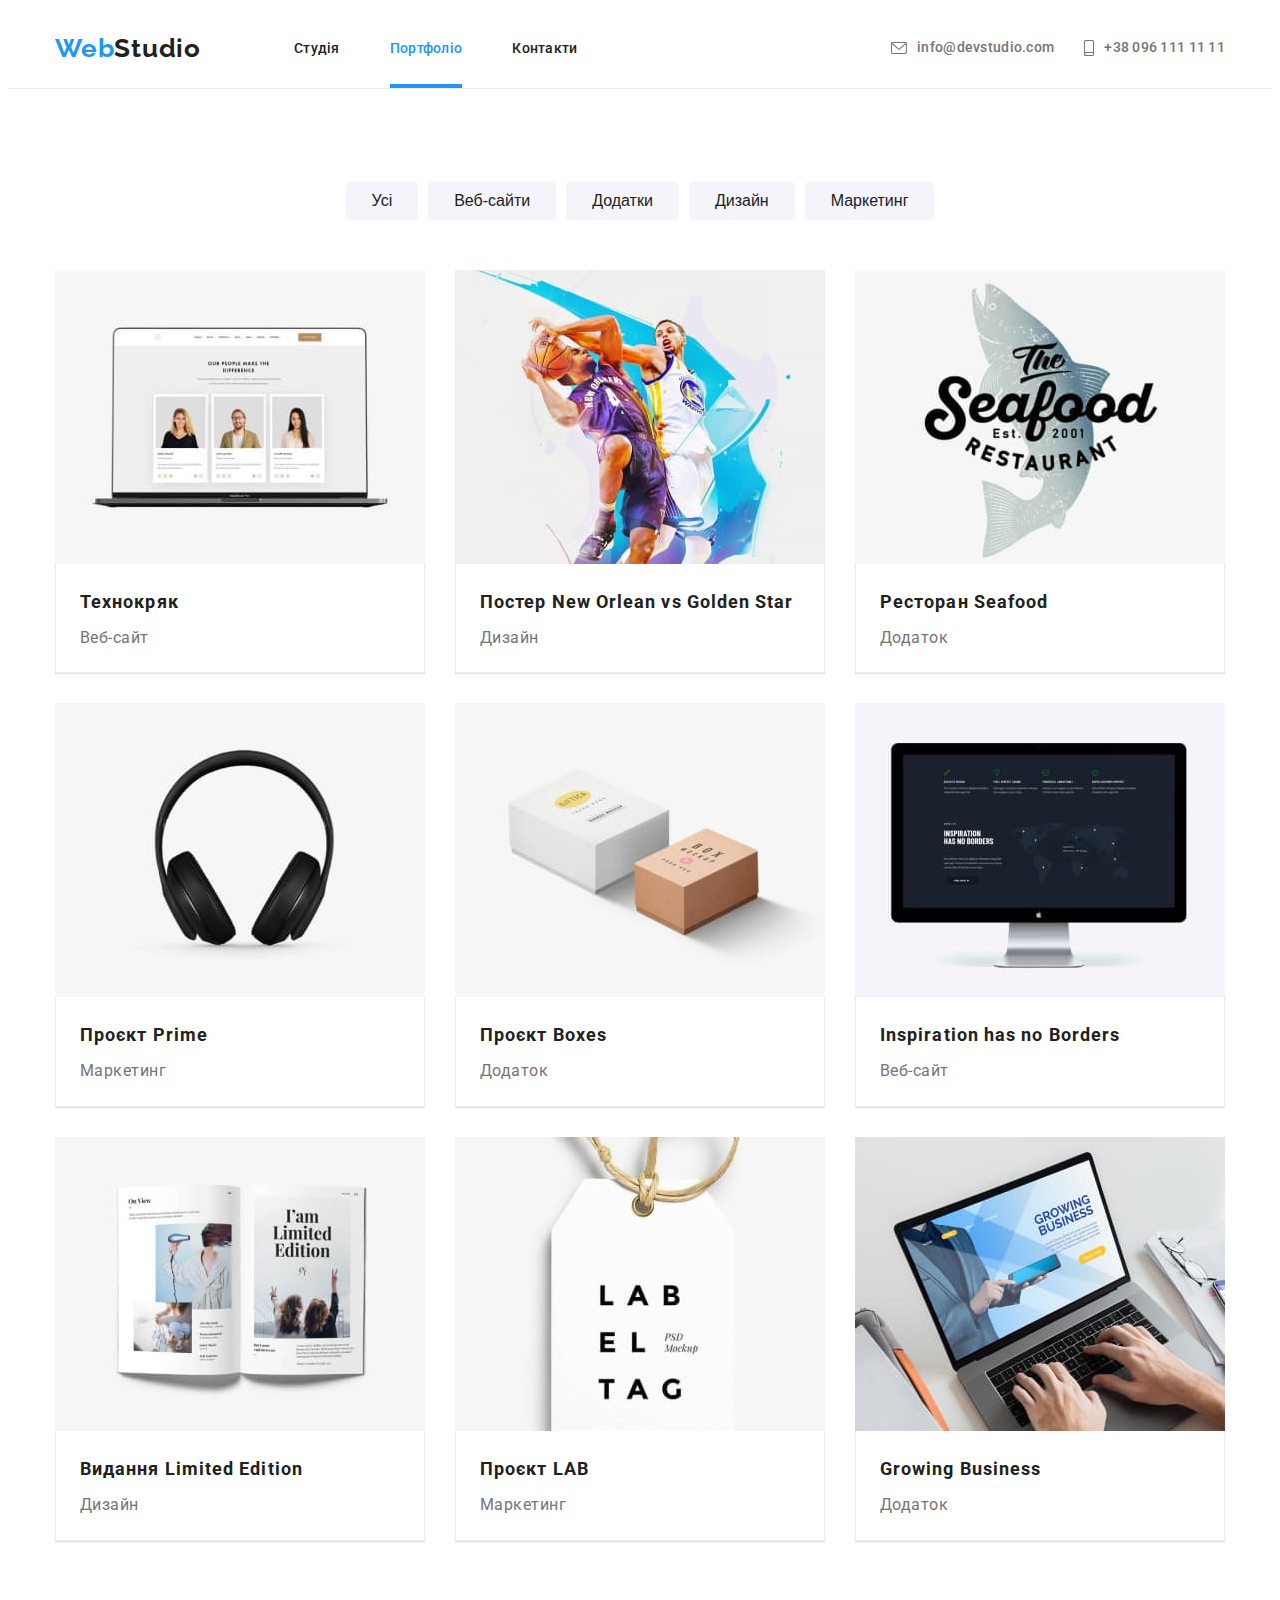
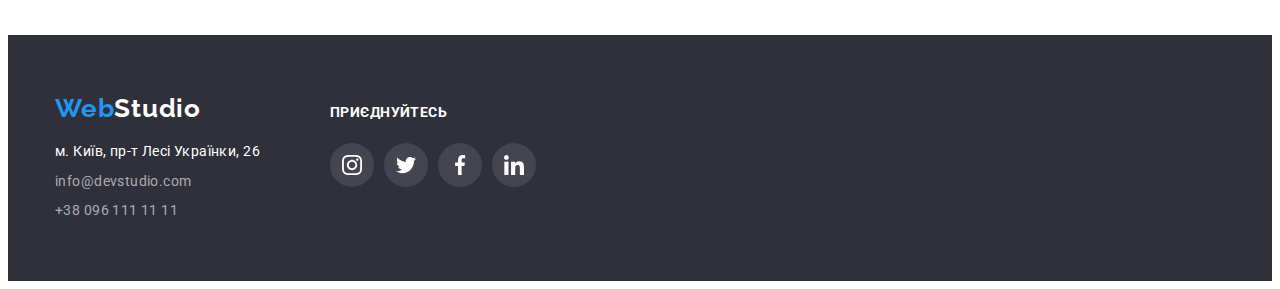
==== portfolio.html @ b8b0f4d3 "init: start task 6" ====
<!DOCTYPE html>
<html lang="uk">
  <head>
    <meta charset="UTF-8" />
    <meta http-equiv="X-UA-Compatible" content="IE=edge" />
    <meta name="viewport" content="width=device-width, initial-scale=1.0" />
    <link rel="preconnect" href="https://fonts.googleapis.com" />
    <link rel="preconnect" href="https://fonts.gstatic.com" crossorigin />
    <link
      href="https://fonts.googleapis.com/css2?family=Cinzel:wght@700&family=Montserrat:wght@400;500;700&family=Playfair+Display:wght@700&family=Poppins:wght@400;700&family=Roboto+Serif:opsz,wght@8..144,100&family=Roboto+Slab:wght@900&family=Roboto:wght@400;500;700;900&display=swap"
      rel="stylesheet"
    />
    <link
      href="https://fonts.googleapis.com/css2?family=Cinzel:wght@700&family=Montserrat:wght@400;500;700&family=Playfair+Display:wght@700&family=Poppins:wght@400;700&family=Raleway:wght@700&family=Roboto+Serif:opsz,wght@8..144,100&family=Roboto+Slab:wght@900&family=Roboto:wght@400;500;700;900&display=swap"
      rel="stylesheet"
    />

    <title>Портфоліо</title>
    <link
      rel="stylesheet"
      href="https://cdnjs.cloudflare.com/ajax/libs/modern-normalize/1.1.0/modern-normalize.min.css"
      integrity="sha512-wpPYUAdjBVSE4KJnH1VR1HeZfpl1ub8YT/NKx4PuQ5NmX2tKuGu6U/JRp5y+Y8XG2tV+wKQpNHVUX03MfMFn9Q=="
      crossorigin="anonymous"
      referrerpolicy="no-referrer"
    />
    <link rel="stylesheet" href="./css/style.css" />
  </head>
  <body>
    <header class="header">
      <div class="container header-container">
        <nav class="nav">
          <a class="nav_link_logo" href="./index.html"
            ><span class="current">Web</span>Studio</a
          >
          <ul class="nav-item">
            <li class="nav_list">
              <a class="nav_link_menu" href="./index.html">Студія</a>
            </li>
            <li class="nav_list">
              <a class="nav_link_menu current lineal" href="portfolio.html"
                >Портфоліо</a
              >
            </li>
            <li class="nav_list">
              <a class="nav_link_menu" href="#">Контакти</a>
            </li>
          </ul>
        </nav>
        <ul class="header-contact">
          <li class="header_list_email">
            <a class="header_link_email" href="mailto:info@devstudio.com">
              <svg class="email-img" width="16" height="12">
                <use href="./image/sprite.svg#icon-header-mail"></use>
              </svg>

              info@devstudio.com</a
            >
          </li>
          <li class="header_list_tel">
            <a class="header_link_tel" href="tel:+380961111111">
              <svg class="email-tel" width="10" height="16">
                <use href="./image/sprite.svg#icon-header-smartphone"></use>
              </svg>
              +38 096 111 11 11</a
            >
          </li>
        </ul>
      </div>
    </header>
    <main>
      <section class="services section">
        <div class="container">
          <h2 class="services_title visually-hidden">Наші Послуги</h2>
          <ul class="services_list">
            <li class="services_item_btn">
              <button type="button" class="services_btn current">Усі</button>
            </li>
            <li class="services_item_btn">
              <button type="button" class="services_btn">Веб-сайти</button>
            </li>
            <li class="services_item_btn">
              <button type="button" class="services_btn">Додатки</button>
            </li>
            <li class="services_item_btn">
              <button type="button" class="services_btn">Дизайн</button>
            </li>
            <li class="services_item_btn">
              <button type="button" class="services_btn">Маркетинг</button>
            </li>
          </ul>
          <ul class="server_menu">
            <li class="server_item">
              <a class="server_card" href="#">
                <div class="server_relative_img">
                  <img
                    class="server_img"
                    src="./image/img-portfolio-page/laptop-three-team.jpg"
                    alt="Web"
                    width="370"
                    height="294"
                  />
                  <div class="server_overlay">
                    <div class="server_absolute_text">
                      <p class="server_text">
                        Ресурс пропонує комплексні пропозиції з різним рівнем
                        функціоналу та сервісів. Все це дозволить відвідувачу
                        отримати вичерпні відомості про компанію чи приватну
                        особу.
                      </p>
                    </div>
                  </div>
                </div>
                <div class="card_border">
                  <h3 class="server_menu_title">Технокряк</h3>
                  <p class="server_menu_descript">Веб-сайт</p>
                </div>
              </a>
            </li>
            <li class="server_item">
              <a class="server_card" href="#">
                <div class="server_relative_img">
                  <img
                    class="server_img"
                    src="./image/img-portfolio-page/sport-two-people.jpg"
                    alt="Design"
                    width="370"
                    height="294"
                  />
                  <div class="server_overlay">
                    <div class="server_absolute_text">
                      <p class="server_text">
                        Ресурс пропонує комплексні пропозиції з різним рівнем
                        функціоналу та сервісів. Все це дозволить відвідувачу
                        отримати вичерпні відомості про компанію чи приватну
                        особу.
                      </p>
                    </div>
                  </div>
                </div>

                <div class="card_border">
                  <h3 class="server_menu_title">
                    Постер New Orlean vs Golden Star
                  </h3>
                  <p class="server_menu_descript">Дизайн</p>
                </div>
              </a>
            </li>
            <li class="server_item">
              <a class="server_card" href="#">
                <div class="server_relative_img">
                  <img
                    class="server_img"
                    src="./image/img-portfolio-page/logo-restaurant.jpg"
                    alt="Dodatok"
                    width="370"
                    height="294"
                  />
                  <div class="server_overlay">
                    <div class="server_absolute_text">
                      <p class="server_text">
                        Ресурс пропонує комплексні пропозиції з різним рівнем
                        функціоналу та сервісів. Все це дозволить відвідувачу
                        отримати вичерпні відомості про компанію чи приватну
                        особу.
                      </p>
                    </div>
                  </div>
                </div>
                <div class="card_border">
                  <h3 class="server_menu_title">Ресторан Seafood</h3>
                  <p class="server_menu_descript">Додаток</p>
                </div>
              </a>
            </li>
            <li class="server_item">
              <a class="server_card" href="#"
                ><div class="server_relative_img">
                  <img
                    class="server_img"
                    src="./image/img-portfolio-page/headphones-black.jpg"
                    alt="Проєкт Prime"
                    width="370"
                    height="294"
                  />
                  <div class="server_overlay">
                    <div class="server_absolute_text">
                      <p class="server_text">
                        Ресурс пропонує комплексні пропозиції з різним рівнем
                        функціоналу та сервісів. Все це дозволить відвідувачу
                        отримати вичерпні відомості про компанію чи приватну
                        особу.
                      </p>
                    </div>
                  </div>
                </div>
                <div class="card_border">
                  <h3 class="server_menu_title">Проєкт Prime</h3>
                  <p class="server_menu_descript">Маркетинг</p>
                </div>
              </a>
            </li>
            <li class="server_item">
              <a class="server_card" href="#">
                <div class="server_relative_img">
                  <img
                    class="server_img"
                    src="./image/img-portfolio-page/two-box.jpg"
                    alt="Проєкт Boxes"
                    width="370"
                    height="294"
                  />
                  <div class="server_overlay">
                    <div class="server_absolute_text">
                      <p class="server_text">
                        Ресурс пропонує комплексні пропозиції з різним рівнем
                        функціоналу та сервісів. Все це дозволить відвідувачу
                        отримати вичерпні відомості про компанію чи приватну
                        особу.
                      </p>
                    </div>
                  </div>
                </div>
                <div class="card_border">
                  <h3 class="server_menu_title">Проєкт Boxes</h3>
                  <p class="server_menu_descript">Додаток</p>
                </div>
              </a>
            </li>
            <li class="server_item">
              <a class="server_card" href="#">
                <div class="server_relative_img">
                  <img
                    class="server_img"
                    src="./image/img-portfolio-page/inspiration-web.jpg"
                    alt="Inspiration has no Borders"
                    width="370"
                    height="294"
                  />
                  <div class="server_overlay">
                    <div class="server_absolute_text">
                      <p class="server_text">
                        Ресурс пропонує комплексні пропозиції з різним рівнем
                        функціоналу та сервісів. Все це дозволить відвідувачу
                        отримати вичерпні відомості про компанію чи приватну
                        особу.
                      </p>
                    </div>
                  </div>
                </div>

                <div class="card_border">
                  <h3 class="server_menu_title">Inspiration has no Borders</h3>
                  <p class="server_menu_descript">Веб-сайт</p>
                </div>
              </a>
            </li>
            <li class="server_item">
              <a class="server_card" href="#">
                <div class="server_relative_img">
                  <img
                    class="server_img"
                    src="./image/img-portfolio-page/book-edition.jpg"
                    alt="Видання Limited Edition"
                    width="370"
                    height="294"
                  />
                  <div class="server_overlay">
                    <div class="server_absolute_text">
                      <p class="server_text">
                        Ресурс пропонує комплексні пропозиції з різним рівнем
                        функціоналу та сервісів. Все це дозволить відвідувачу
                        отримати вичерпні відомості про компанію чи приватну
                        особу.
                      </p>
                    </div>
                  </div>
                </div>

                <div class="card_border">
                  <h3 class="server_menu_title">Видання Limited Edition</h3>
                  <p class="server_menu_descript">Дизайн</p>
                </div>
              </a>
            </li>
            <li class="server_item">
              <a class="server_card" href="#">
                <div class="server_relative_img">
                  <img
                    class="server_img"
                    src="./image/img-portfolio-page/logo-label-tag.jpg"
                    alt="Проєкт LAB"
                    width="370"
                    height="294"
                  />
                  <div class="server_overlay">
                    <div class="server_absolute_text">
                      <p class="server_text">
                        Ресурс пропонує комплексні пропозиції з різним рівнем
                        функціоналу та сервісів. Все це дозволить відвідувачу
                        отримати вичерпні відомості про компанію чи приватну
                        особу.
                      </p>
                    </div>
                  </div>
                </div>
                <div class="card_border">
                  <h3 class="server_menu_title">Проєкт LAB</h3>
                  <p class="server_menu_descript">Маркетинг</p>
                </div>
              </a>
            </li>
            <li class="server_item">
              <a class="server_card" href="#">
                <div class="server_relative_img">
                  <img
                    class="server_img"
                    src="./image/img-portfolio-page/laptop-crowing-business.jpg"
                    alt="Growing Business"
                    width="370"
                    height="294"
                  />
                  <div class="server_overlay">
                    <div class="server_absolute_text">
                      <p class="server_text">
                        Ресурс пропонує комплексні пропозиції з різним рівнем
                        функціоналу та сервісів. Все це дозволить відвідувачу
                        отримати вичерпні відомості про компанію чи приватну
                        особу.
                      </p>
                    </div>
                  </div>
                </div>

                <div class="card_border">
                  <h3 class="server_menu_title">Growing Business</h3>
                  <p class="server_menu_descript">Додаток</p>
                </div>
              </a>
            </li>
          </ul>
        </div>
      </section>
    </main>
    <footer class="footer">
      <div class="container flex">
        <div class="footer_address_container">
          <a href="./index.html" class="footer_logo_link"
            ><span class="footer_logo_link current">Web</span>Studio</a
          >

          <address>
            <ul class="address_list">
              <li class="address_city_item">
                <a
                  class="address_link"
                  href="https://goo.gl/maps/CPtrU1FHBa2aNyZL9"
                  target="_blank"
                  rel="noopener noreferrer nofollow"
                  >м. Київ, пр-т Лесі Українки, 26</a
                >
              </li>
              <li class="address_item">
                <a class="footer_contact" href="mailto:info@devstudio.com"
                  >info@devstudio.com</a
                >
              </li>
              <li class="footer_list_contact">
                <a class="footer_contact" href="tel:+380961111111"
                  >+38 096 111 11 11</a
                >
              </li>
            </ul>
          </address>
        </div>
        <div class="footer_social_container">
          <h3 class="footer_social_title">приєднуйтесь</h3>
          <ul class="footer_social_list">
            <li class="social_item">
              <a href="" class="social_link teams_link_icon">
                <svg class="social_icon" width="20px" height="20px">
                  <use href="./image/sprite.svg#icon-instagram"></use>
                </svg>
              </a>
            </li>
            <li class="social_item">
              <a href="" class="social_link teams_link_icon">
                <svg class="social_icon" width="20px" height="20px">
                  <use href="./image/sprite.svg#icon-twitter"></use>
                </svg>
              </a>
            </li>
            <li class="social_item">
              <a href="" class="social_link teams_link_icon">
                <svg class="social_icon" width="20px" height="20px">
                  <use href="./image/sprite.svg#icon-facebook"></use>
                </svg>
              </a>
            </li>
            <li class="social_item">
              <a href="" class="social_link teams_link_icon">
                <svg class="social_icon" width="20px" height="20px">
                  <use href="./image/sprite.svg#icon-linkedin"></use>
                </svg>
              </a>
            </li>
          </ul>
        </div>
      </div>
    </footer>
  </body>
</html>
---- css/style.css ----
:root {
  --color-primary: #212121;
  --color-text-deck: #757575;
  --color-invert: #fff;
  --color-opacity: rgba(255, 255, 255, 0.6);
  --color-action: #2196f3;
  --color-background-primary: #fff;
  --color-background-second: #2f303a;
  --color-background-brand: #f5f4fa;
  --color-background-action: #2196f3;
  --background-color-even: #188ce8;
  --color-border-one: #eeeeee;
  --color-fill-svg: #afb1b8;
  --color-background-animation: rgba(33, 150, 243, 0.9);
  --color-backdrop: rgba(0, 0, 0, 0.2);
  --timing-function: cubic-bezier(0.4, 0, 0.2, 1);
}
html {
  box-sizing: border-box;
}
*,
*::before,
*::after {
  box-sizing: border-box;
}
h1,
h2,
h3,
h4,
h5,
h6,
p,
ul,
li {
  margin-top: 0;
  margin-bottom: 0;
  padding-left: 0;
  padding-right: 0;
}
body {
  font-family: "Roboto", sans-serif;
  background-color: var(--primary-white-color);
}

a {
  text-decoration: none;
}
li {
  list-style-type: none;
}
img {
  display: block;
}
.visually-hidden {
  white-space: nowrap;
  width: 1px;
  height: 1px;
  overflow: hidden;
  border: 0;
  padding: 0;
  clip: rect(0 0 0 0);
  clip-path: inset(50%);
  margin: -1px;
}
.section {
  padding-top: 94px;
  padding-bottom: 94px;
}
.title {
  margin-bottom: 50px;
  font-weight: 700;
  font-size: 36px;
  line-height: 42px;
  text-align: center;
  letter-spacing: 0.03em;

  color: var(--color-primary);
}
.container {
  width: 1200px;
  margin: 0 auto;
  padding-left: 15px;
  padding-right: 15px;
}
.header {
  border-bottom: 1px solid #ececec;
}
.header-container {
  display: flex;
  align-items: center;
}
.nav {
  display: flex;
  align-items: center;
  padding-left: 0;
}

.nav-item {
  display: flex;
}
.nav_link_logo {
  margin-right: 93px;
  font-family: "Raleway", sans-serif;
  font-weight: 700;
  font-size: 26px;
  line-height: 1;
  letter-spacing: 0.03em;

  color: var(--color-primary);
  transition: color 250ms var(--timing-function);
}
.nav_link_logo .current:hover,
.nav_link_logo .current:focus {
  color: var(--background-color-even);
}
.nav_link_logo .current {
  color: var(--color-action);
}

.nav_link_menu {
  position: relative;
  padding-top: 32px;
  padding-bottom: 32px;

  display: block;
  color: var(--color-primary);
  font-weight: 500;
  font-size: 14px;
  line-height: 16px;
  letter-spacing: 0.02em;

  transition: color 250ms var(--timing-function);
}

.nav_link_menu.current {
  color: var(--color-action);
}
.nav_link_menu.current.lineal::after {
  position: absolute;
  left: 0;
  bottom: 0;
  content: "";
  display: block;
  width: 100%;
  height: 4px;
  background-color: var(--color-background-action);

  /* transition: opacity 250ms var(--timing-function); */
}

.nav_list:not(:last-of-type) {
  margin-right: 50px;
}
.nav_list .nav_link_menu:hover,
.nav_list .nav_link_menu:focus {
  color: var(--background-color-even);
}

.header-contact {
  display: flex;
  padding-left: 0;
  margin-top: 0;
  margin-left: auto;
}
.email-img,
.email-tel {
  margin-right: 10px;
  fill: var(--color-text-deck);
  transition: fill 250ms var(--timing-function);
}
/* .email-img:hover,
.email-img:focus,
.email-tel:hover,
.email-tel:focus {
  fill: var(--color-action);
} */

.header_link_email:hover .email-img,
.header_link_email:focus .email-img,
.header_link_tel:hover .email-tel,
.header_link_tel:focus .email-tel {
  fill: var(--color-action);
}

.header_list_email {
  margin-left: auto;
}
.header_link_email {
  display: flex;
  align-items: center;
  font-weight: 500;
  font-size: 14px;
  line-height: 1.13;
  letter-spacing: 0.02em;

  color: var(--color-text-deck);
  transition: color 250ms var(--timing-function);
}
.header_list_tel {
  margin-left: 30px;
}
.header_link_tel {
  display: flex;
  align-items: center;
  font-weight: 500;
  font-size: 14px;
  line-height: 1.13;
  letter-spacing: 0.02em;

  color: var(--color-text-deck);
  transition: color 250ms var(--timing-function);
}
.header_link_tel:hover,
.header_link_email:hover,
.header_link_tel:focus,
.header_link_email:focus {
  color: var(--background-color-even);
}

.contact {
  max-width: 1600px;
  margin: 0 auto;

  padding-top: 200px;
  padding-bottom: 200px;
  background-color: var(--color-background-second);

  background-image: linear-gradient(
      rgba(47, 48, 58, 0.4),
      rgba(47, 48, 58, 0.4)
    ),
    url(../image/change-4/background-image-contact.png);
  background-repeat: no-repeat;
  background-position: left center;
  background-size: cover;

  color: var(--color-invert);
}

.contact_title {
  max-width: 700px;
  margin: 0 auto;
  margin-bottom: 30px;

  font-size: 44px;
  line-height: 1.3;
  letter-spacing: 0.06em;
  text-transform: uppercase;
  text-align: center;

  color: var(--color-invert);
}
.contact_btn {
  display: block;
  margin: 0 auto;
  min-width: 216px;
  padding: 10px 22px 10px 22px;
  border: 4px solid var(--color-action);
  border-radius: 4px;
  box-shadow: 0px 4px 4px rgba(0, 0, 0, 0.15);
  background-color: var(--color-background-action);
  color: var(--color-invert);

  font-weight: 700;
  font-size: 16px;
  line-height: 1.87;

  transition: background-color 250ms var(--timing-function);
}
.contact_btn:hover,
.contact_btn:focus {
  background-color: var(--background-color-even);
}
.about_item {
  display: flex;
}
.about_list_feature:not(:last-of-type) {
  margin-right: 30px;
}
.about_list_feature {
  max-width: 270px;
  text-align: left;
  font-size: 14px;
  letter-spacing: 0.03em;
}
/* 4e */
.about_link_item {
  display: flex;
  justify-content: center;
  align-items: center;

  height: 120px;
  margin-bottom: 30px;
  background-color: var(--color-background-brand);
  border-radius: 4px;
}

.about_feature_title {
  margin-bottom: 10px;

  font-weight: 700;
  line-height: 1.3;
  text-transform: uppercase;

  color: var(--color-primary);
}
.descript_text {
  font-weight: 400;
  line-height: 1.7;

  color: var(--color-text-deck);
}
.work {
  padding-bottom: 94px;
}

.work_relative_img {
  position: relative;
}

.work_list_img {
  margin-left: 30px;
  margin-top: 30px;
  flex-basis: calc((100% - 90px) / 3);
}
.work-item {
  display: flex;
  flex-wrap: wrap;
  margin-left: -30px;
  margin-top: -30px;
}
.work_absolute_title {
  position: absolute;
  bottom: 0;
  right: 0;

  width: 370px;
  height: 70px;
  display: flex;
  align-items: center;
  justify-content: center;
  background: rgba(47, 48, 58, 0.8);
}

.work_feature_title {
  margin-bottom: unset;
  font-size: 16px;
  color: var(--color-background-primary);
}

.teams {
  font-family: "Roboto";
  background-color: var(--color-background-brand);
}

.team_list {
  padding-left: 0;
  display: flex;
  flex-wrap: wrap;
  margin-left: -30px;
  margin-top: -30px;
  /*  2й спосіб*/
}
/* .teams_item:not(:nth-child(4n)) {
  margin-right: 30px;
} */
.teams_item {
  margin-left: 30px;
  margin-top: 30px;
  flex-basis: calc((100% - 120px) / 4);
  background: var(--color-background-primary);
}

.team_member_card {
  padding-top: 30px;
  padding-bottom: 30px;
  background: var(--color-background-primary);

  box-shadow: 0px 1px 3px rgba(0, 0, 0, 0.12), 0px 1px 1px rgba(0, 0, 0, 0.14),
    0px 2px 1px rgba(0, 0, 0, 0.2);
  border-radius: 0px 0px 4px 4px;
}
.teams_name {
  margin-bottom: 10px;

  font-weight: 500;
  font-size: 16px;
  line-height: 1.2;

  text-align: center;
  letter-spacing: 0.03em;

  color: var(--color-primary);
}
.teams_position {
  font-weight: 400;
  font-size: 16px;
  line-height: 1.2;

  text-align: center;
  letter-spacing: 0.03em;

  color: var(--color-text-deck);
}
/* 4e */
.team_list_icon {
  display: flex;
  margin-top: 16px;
  justify-content: center;
}
.teams_link_icon {
  width: 44px;
  height: 44px;
  border-radius: 44px;
  display: flex;
  justify-content: center;
  align-items: center;
  background-color: var(--color-background-primary);

  transition: background-color 250ms var(--timing-function);
}
.teams_link_icon:hover,
.teams_link_icon:focus {
  background-color: var(--color-action);
}
.teams_icon {
  fill: var(--color-fill-svg);
  transition: fill 250ms var(--timing-function);
}
.teams_link_icon:hover .teams_icon,
.teams_link_icon:focus .teams_icon {
  fill: var(--color-background-primary);
}

.team_item_icon:not(:last-of-type) {
  margin-right: 10px;
}

.partner_list {
  display: flex;
}

.partner_item {
  width: 170px;
  height: 92px;
}

.partner_link {
  width: 100%;
  height: 100%;
  display: flex;
  align-items: center;
  justify-content: center;
  border-radius: 4px;

  border: 1px solid var(--color-fill-svg);
  transition: border 250ms var(--timing-function);
}
.partner_item:hover .partner_link,
.partner_item:focus .partner_link {
  border: 1px solid var(--color-action);
}

.partner_item:not(:last-of-type) {
  margin-right: 30px;
}

.partner_icon {
  width: 106px;
  height: 60px;
  fill: var(--color-fill-svg);
  transition: fill 250ms var(--timing-function);
}
.partner_link:hover .partner_icon,
.partner_link:focus .partner_icon {
  fill: var(--color-action);
}

.footer {
  padding: 60px 0;
  background-color: var(--color-background-second);
}

address {
  margin-top: 20px;
}
.footer_address_container {
  margin-right: 70px;
}
.address_list {
  display: block;
  font-style: normal;
}

.footer_logo_link {
  margin-bottom: 20px;

  font-family: "Raleway", sans-serif;
  font-weight: 700;
  font-size: 26px;
  line-height: 1;
  letter-spacing: 0.03em;
  color: var(--color-invert);
}
.footer_logo_link .current {
  color: var(--color-action);
}
.address_list {
  padding-left: 0;
  display: flex;
  flex-direction: column;
  align-items: flex-start;
}
.address_city_item {
  margin-bottom: 9px;
}
.address_item {
  margin-bottom: 9px;
}

.address_link {
  font-weight: 400;
  font-size: 14px;
  line-height: 1.4;
  letter-spacing: 0.03em;

  color: var(--color-invert);
}
.footer_contact {
  font-weight: 400;
  font-size: 14px;
  line-height: 1.4;
  letter-spacing: 0.03em;

  color: var(--color-opacity);
}
.flex {
  display: flex;
  align-items: baseline;
}
.footer_social_list {
  display: flex;
}
.footer_social_title {
  margin-bottom: 20px;
  font-family: "Roboto";
  font-style: normal;
  font-weight: 700;
  font-size: 14px;
  line-height: 1.4;
  letter-spacing: 0.03em;
  text-transform: uppercase;

  color: var(--color-background-primary);
}
.social_item:not(:last-of-type) {
  margin-right: 10px;
}
.social_link {
  background-color: rgba(255, 255, 255, 0.1);
  fill: var(--color-invert);
  transition: background-color 250ms var(--timing-function);
}
.social_link:hover,
.social_link:focus {
  background-color: var(--color-action);
}
/* portfolio css */
.services_list {
  display: flex;
  justify-content: center;
  margin-bottom: 50px;
}
.services_item_btn:not(:last-of-type) {
  margin-right: 10px;
}
.services_btn {
  padding: 6px 26px;
  background: var(--color-background-brand);
  border: var(--color-background-brand);
  border-radius: 4px;

  font-weight: 500;
  font-size: 16px;
  line-height: 1.6;
  text-align: center;
  color: var(--color-primary);
  transition: background-color 250ms var(--timing-function),
    color 250ms var(--timing-function), box-shadow 250ms var(--timing-function);
}
.services_btn:hover,
.services_btn:focus {
  background: var(--color-background-action);

  color: var(--color-background-primary);
  box-shadow: 0px 3px 1px rgba(0, 0, 0, 0.1), 0px 1px 2px rgba(0, 0, 0, 0.08),
    0px 2px 2px rgba(0, 0, 0, 0.12);
  border-radius: 4px;
}
.server_menu {
  display: flex;
  flex-wrap: wrap;
  margin-left: -30px;
  margin-bottom: -30px;
  flex-basis: calc((100% - 90px) / 3);
}
.server_item {
  margin-left: 30px;
  margin-bottom: 30px;
}

.server_overlay {
  position: absolute;
  top: 0;
  left: 0;
  width: 100%;
  height: 100%;
  background-color: var(--color-background-animation);

  transform: translateY(100%);
  transition: transform 250ms var(--timing-function);
}
.server_card:hover .server_overlay {
  transform: translateY(0);
}

.server_relative_img {
  position: relative;
  overflow: hidden;
}

.server_absolute_text {
  position: absolute;
  width: 100%;
  height: 100%;
  top: 50%;
  left: 50%;
  transform: translate(-50%, -50%);

  padding: 63px 24px;
}

.server_text {
  font-family: "Roboto";
  font-weight: 400;
  font-size: 18px;
  line-height: 1.56;
  letter-spacing: 0.03em;
  color: var(--color-background-primary);
}

.card_border {
  padding: 20px 24px;

  background: var(--color-background-primary);
  border: 1px solid var(--color-border-one);
  border-top: none;
}
.server_card {
  transition: box-shadow 250ms var(--timing-function);
}
.server_card:hover .card_border,
.server_card:focus .card_border {
  box-shadow: 0px 1px 1px rgba(0, 0, 0, 0.12), 0px 4px 4px rgba(0, 0, 0, 0.06),
    1px 4px 6px rgba(0, 0, 0, 0.16);
}
.server_card .server_img,
.server_card .card_border {
  box-shadow: 0px 1px 1px rgba(0, 0, 0, 0.12), 0px 0px 0px rgba(0, 0, 0, 0.06);
  transition: box-shadow 250ms var(--timing-function);
}

.server_card:hover .server_img,
.server_card:focus .server_img {
  box-shadow: 0px 1px 1px rgba(0, 0, 0, 0.12), 0px 4px 4px rgba(0, 0, 0, 0.06),
    1px 4px 6px rgba(0, 0, 0, 0.16);
}

/* 
.server_item:hover,
.server_item:focus {
  box-shadow: 0px 1px 1px rgba(0, 0, 0, 0.12), 0px 4px 4px rgba(0, 0, 0, 0.06),
    1px 4px 6px rgba(0, 0, 0, 0.16);
} */
.server_menu_title {
  margin-bottom: 4px;

  font-weight: 700;
  font-size: 18px;
  line-height: 2;
  letter-spacing: 0.06em;
  color: var(--color-primary);
}
.server_menu_descript {
  font-weight: 400;
  font-size: 16px;
  line-height: 1.8;
  letter-spacing: 0.03em;

  color: var(--color-text-deck);
}

.backdrop {
  position: fixed;
  top: 0;
  left: 0;
  width: 100vw;
  height: 100vh;
  background-color: var(--color-backdrop);

  transition: opacity 250ms var(--timing-function),
    visibility 250ms var(--timing-function);
}
.backdrop.is-hidden {
  opacity: 0;
  visibility: hidden;
  pointer-events: none;
}

.backdrop.is-hidden .modal {
  transform: scale(0.9) translate(-50%, -50%);
}
.modal {
  position: absolute;
  top: 50%;
  left: 50%;
  transform: scale(1) translate(-50%, -50%);
  transition: transform 250ms var(--timing-function);

  width: 528px;
  height: 581px;
  background-color: var(--color-background-primary);

  box-shadow: 0px 1px 3px rgba(0, 0, 0, 0.12), 0px 1px 1px rgba(0, 0, 0, 0.14),
    0px 2px 1px rgba(0, 0, 0, 0.2);
  border-radius: 4px;
}
.btn_close_modal {
  position: absolute;
  top: 8px;
  right: 8px;
  padding: 0;
  width: 30px;
  height: 30px;

  border: 1px solid rgba(0, 0, 0, 0.1);
  border-radius: 50%;
  background-color: var(--color-background-primary);
  font-weight: 600;
}
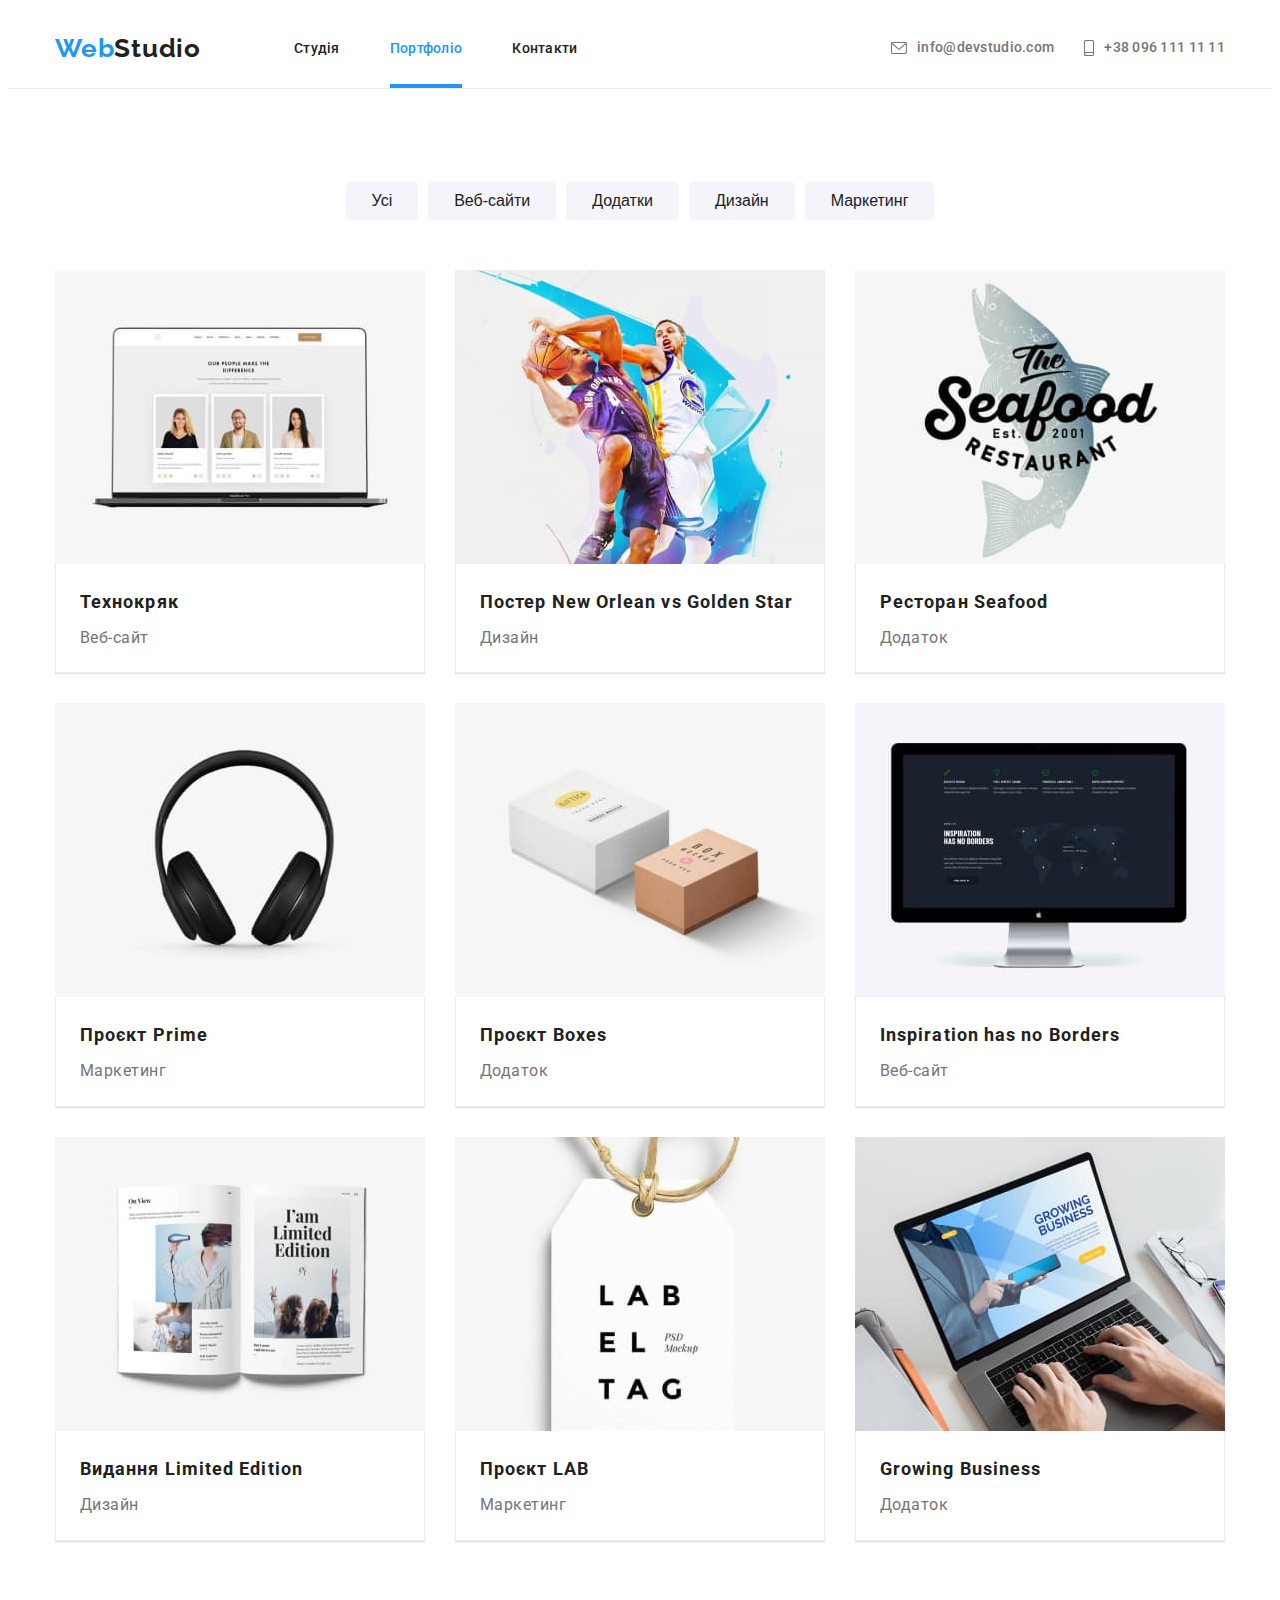
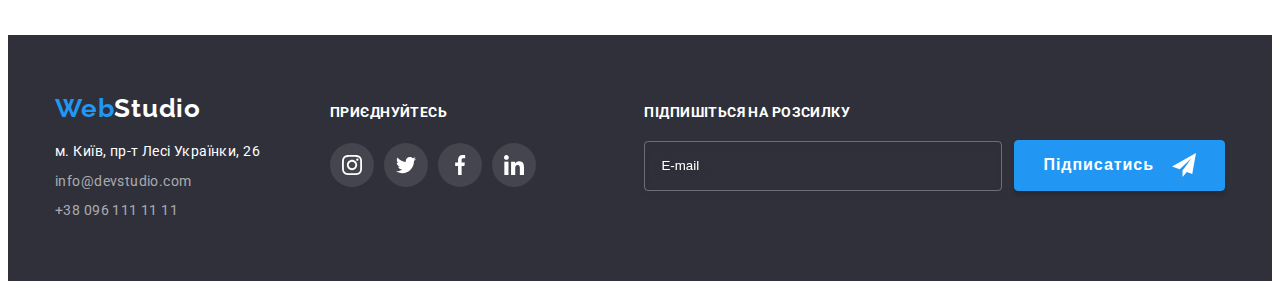
==== commit c8abb3d5: "feat: add form portfolio" ====
--- a/portfolio.html
+++ b/portfolio.html
@@ -406,6 +406,28 @@
             </li>
           </ul>
         </div>
+        <form class="footer_form">
+          <div class="footer_label_input">
+            <b class="footer_form_call">Підпишіться на розсилку</b>
+            <input
+              class="footer_form_input"
+              type="email"
+              name="mail"
+              placeholder="E-mail"
+              required
+            />
+          </div>
+          <div class="footer_form_btn_svg">
+            <button class="footer_form_btn" type="submit">
+              Підписатись
+              <a href="#" class="footer_form_link">
+                <svg class="footer_form_icon">
+                  <use href="./image/sprite.svg#icon-telegram"></use>
+                </svg>
+              </a>
+            </button>
+          </div>
+        </form>
       </div>
     </footer>
   </body>
--- a/css/style.css
+++ b/css/style.css
@@ -168,12 +168,6 @@
   fill: var(--color-text-deck);
   transition: fill 250ms var(--timing-function);
 }
-/* .email-img:hover,
-.email-img:focus,
-.email-tel:hover,
-.email-tel:focus {
-  fill: var(--color-action);
-} */
 
 .header_link_email:hover .email-img,
 .header_link_email:focus .email-img,
@@ -534,6 +528,84 @@
 
   color: var(--color-opacity);
 }
+.footer_form {
+  display: flex;
+
+  margin-left: auto;
+}
+.footer_form_call {
+  display: block;
+  margin-bottom: 20px;
+  font-weight: 700;
+  font-size: 14px;
+  line-height: 1.2;
+  letter-spacing: 0.03em;
+  text-transform: uppercase;
+
+  color: var(--color-invert);
+}
+.footer_form_input {
+  display: flex;
+
+  width: 358px;
+  height: 50px;
+  padding-left: 16px;
+
+  border: 1px solid rgba(255, 255, 255, 0.3);
+  filter: drop-shadow(0px 4px 4px rgba(0, 0, 0, 0.15));
+  border-radius: 4px;
+  background-color: transparent;
+  color: var(--color-invert);
+  transition: border-color 250ms var(--timing-function);
+}
+.footer_form_input:focus {
+  outline: none;
+  border-color: var(--color-action);
+}
+.footer_form_input::placeholder {
+  color: var(--color-invert);
+}
+.footer_form_btn_svg {
+  margin-top: 36px;
+  margin-left: 12px;
+}
+.footer_form_btn {
+  position: relative;
+  min-width: 200px;
+  padding: 10px 60px 10px 28px;
+  border: 1px solid var(--color-action);
+  box-shadow: 0px 4px 4px rgba(0, 0, 0, 0.15);
+  border-radius: 4px;
+
+  background-color: var(--color-background-action);
+  color: var(--color-invert);
+  text-align: center;
+  font-weight: 700;
+  font-size: 16px;
+  line-height: 1.8;
+  letter-spacing: 0.06em;
+  transition: background-color 250ms var(--timing-function);
+}
+
+.footer_form_btn:hover,
+.footer_form_btn:focus {
+  background-color: var(--background-color-even);
+}
+.footer_form_icon {
+  position: absolute;
+  top: 50%;
+  right: 28px;
+  transform: translateY(-50%);
+
+  width: 24px;
+  height: 24px;
+  fill: #fff;
+}
+
+.footer_form_link {
+  margin-left: 10px;
+}
+
 .flex {
   display: flex;
   align-items: baseline;
@@ -726,7 +798,7 @@
   left: 50%;
   transform: scale(1) translate(-50%, -50%);
   transition: transform 250ms var(--timing-function);
-
+  padding: 40px;
   width: 528px;
   height: 581px;
   background-color: var(--color-background-primary);
@@ -743,8 +815,191 @@
   width: 30px;
   height: 30px;
 
+  font-weight: 600;
   border: 1px solid rgba(0, 0, 0, 0.1);
   border-radius: 50%;
   background-color: var(--color-background-primary);
-  font-weight: 600;
-}
+
+  transition: color 250ms var(--timing-function);
+}
+
+.btn_close_modal:hover,
+.btn_close_modal:focus {
+  color: var(--color-action);
+}
+.form {
+  font-family: "Roboto";
+}
+.modal_call_action {
+  display: block;
+  margin-bottom: 12px;
+  text-align: center;
+
+  font-weight: 700;
+  font-size: 20px;
+  line-height: 23px;
+  letter-spacing: 0.03em;
+  color: var(--color-primary);
+}
+.form_label {
+  display: block;
+  margin-bottom: 10px;
+}
+.form_text_label {
+  margin-bottom: 4px;
+  display: block;
+
+  font-weight: 400;
+  font-size: 12px;
+  line-height: 1.1;
+  letter-spacing: 0.01em;
+  color: var(--color-text-deck);
+}
+
+.form_field {
+  position: relative;
+  display: block;
+}
+
+.form_input {
+  display: block;
+  padding-left: 42px;
+
+  width: 100%;
+  height: 40px;
+
+  border: 1px solid rgba(33, 33, 33, 0.2);
+  border-radius: 4px;
+  transition: border-color 250ms var(--timing-function);
+}
+
+.form_input:focus {
+  outline: none;
+  border-color: var(--color-action);
+}
+
+.icon_svg {
+  position: absolute;
+  display: block;
+  top: 50%;
+  left: 12px;
+  transform: translateY(-50%);
+
+  width: 18px;
+  height: 18px;
+
+  fill: (--color-primary);
+  transition: fill 250ms var(--timing-function);
+}
+
+.form_input:focus + .icon_svg {
+  fill: var(--color-action);
+}
+
+.form_textarea {
+  padding: 12px 16px;
+  width: 100%;
+  height: 120px;
+
+  border: 1px solid rgba(33, 33, 33, 0.2);
+  border-radius: 4px;
+  transition: border-color 250ms var(--timing-function);
+  resize: none;
+}
+
+.form_textarea:focus {
+  outline: none;
+  border-color: var(--color-action);
+}
+.form_textarea:placeholder {
+  color: rgba(117, 117, 117, 0.5);
+  font-size: 12px;
+  line-height: 1.2;
+}
+
+/* hide */
+.checkbox {
+  position: absolute;
+  width: 1px;
+  height: 1px;
+  margin: -1px;
+  border: 0;
+  padding: 0;
+
+  clip: rect(0 0 0 0);
+  overflow: hidden;
+}
+/* div */
+.form_checkbox_wrapper {
+  display: flex;
+  justify-content: center;
+  align-items: center;
+
+  margin-top: 20px;
+  margin-bottom: 30px;
+}
+/* create custom checkbox */
+.label_policy::before {
+  content: " ";
+  display: inline-block;
+  margin-right: 8px;
+
+  width: 16px;
+  height: 15px;
+  border: 2px solid #212121;
+  border-radius: 2px;
+
+  transition: border-color 250ms var(--timing-function);
+}
+
+.checkbox:focus + .label_policy::before {
+  border-color: var(--color-action);
+}
+
+.checkbox:checked + .label_policy::before {
+  background-color: var(--color-action);
+  background-image: url("../image/icon_check.svg");
+  background-repeat: no-repeat;
+  background-size: contain;
+  background-origin: border-box;
+  border-color: var(--color-action);
+
+  transition: background-color 250ms var(--timing-function),
+    border-color 250ms var(--timing-function);
+}
+
+.label_policy {
+  font-weight: 400;
+  font-size: 14px;
+  letter-spacing: 0.03em;
+  color: var(--color-text-deck);
+}
+
+.policy_checkbox_link {
+  text-decoration: underline;
+  color: var(--color-action);
+}
+
+.btn_submit {
+  display: block;
+  margin: 0 auto;
+  padding: 10px 52px;
+
+  font-weight: 700;
+  font-size: 16px;
+  line-height: 1.88;
+  color: var(--color-invert);
+  background-color: var(--color-action);
+  border-color: var(--color-action);
+  box-shadow: 0px 4px 4px rgba(0, 0, 0, 0.15);
+  border-radius: 4px;
+
+  transition: background-color 250ms var(--timing-function),
+    color 250ms var(--timing-function),
+    border-color 250ms var(--timing-function),
+    box-shadow 250ms var(--timing-function);
+}
+.btn_submit:hover,
+.btn_submit :focus {
+  background-color: var(--background-color-even);
+}
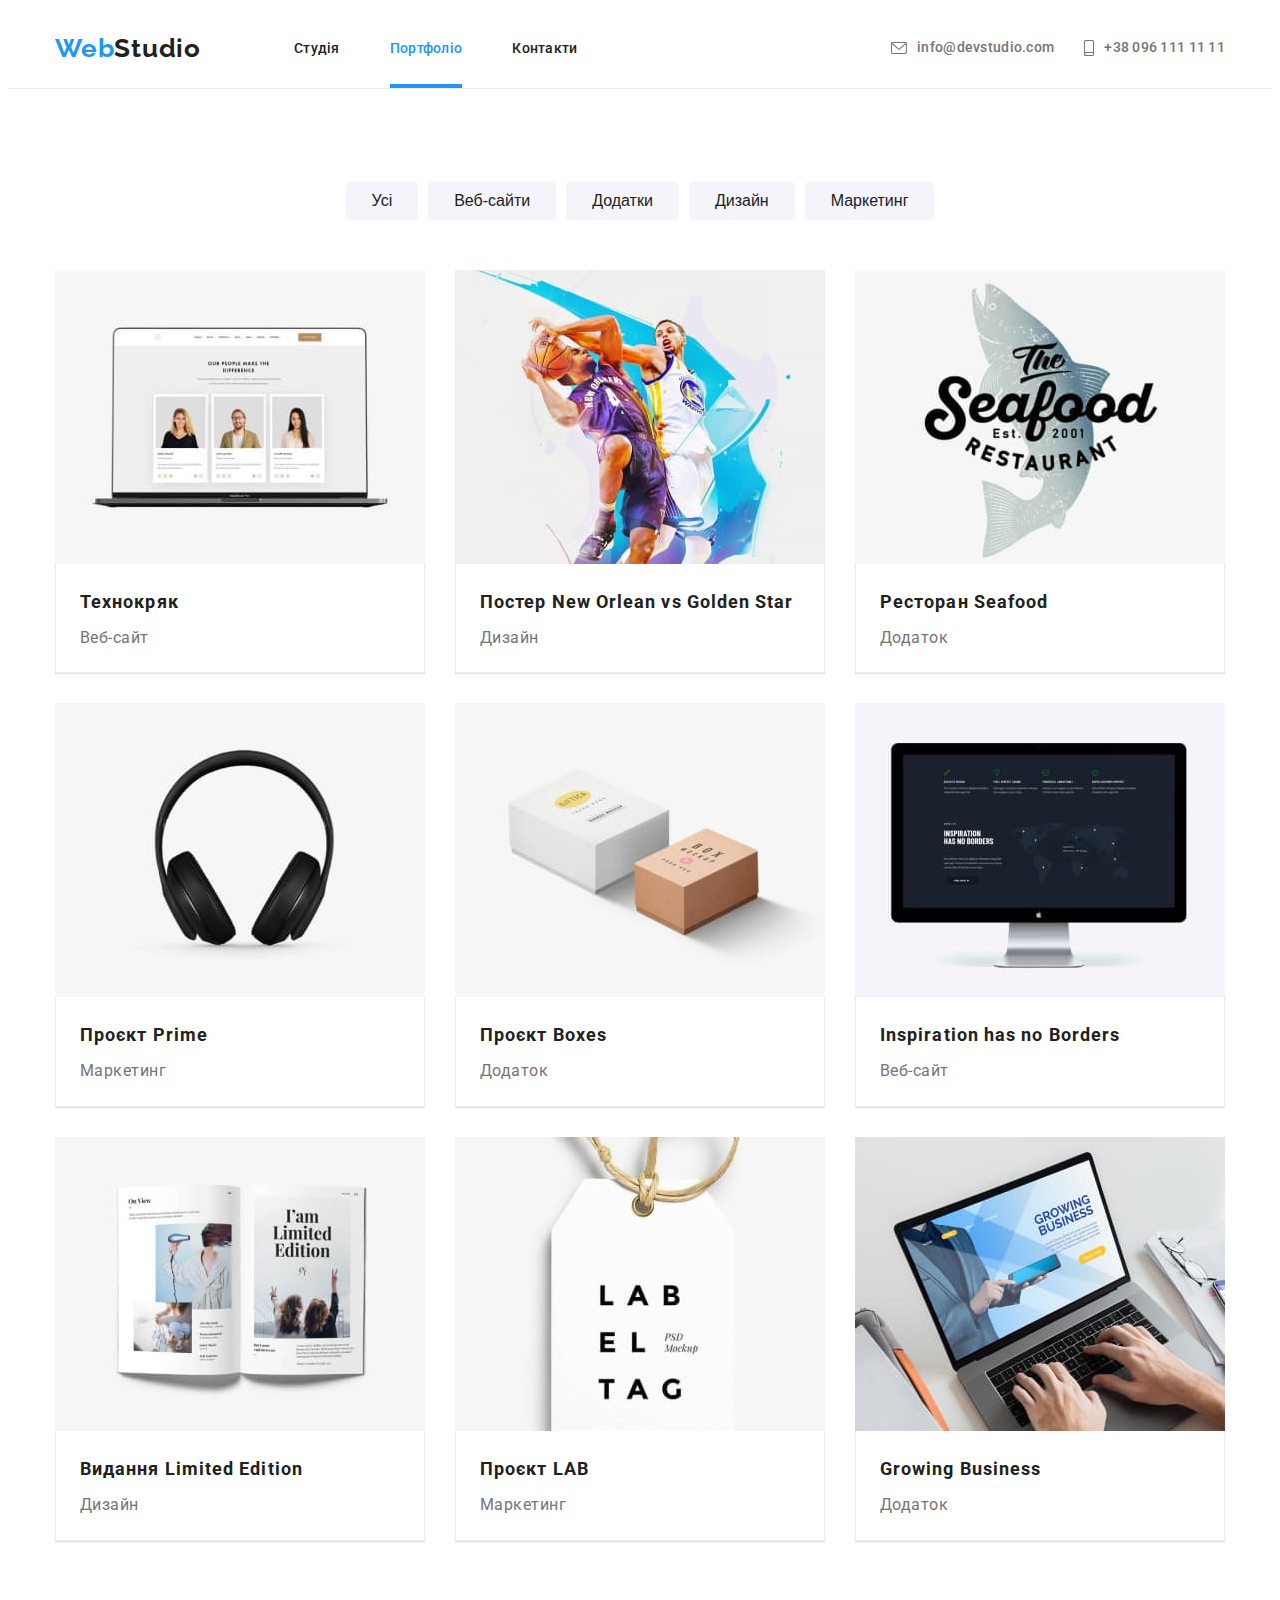
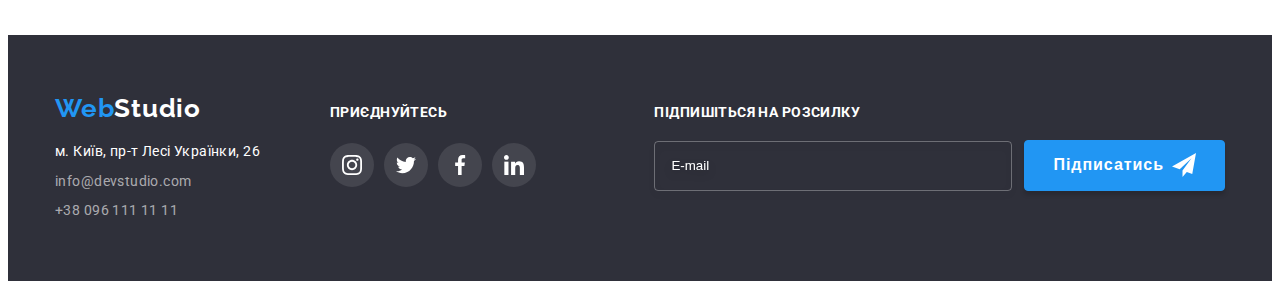
==== commit 1ec4df5f: "fix: footer" ====
--- a/portfolio.html
+++ b/portfolio.html
@@ -417,16 +417,14 @@
               required
             />
           </div>
-          <div class="footer_form_btn_svg">
-            <button class="footer_form_btn" type="submit">
-              Підписатись
-              <a href="#" class="footer_form_link">
-                <svg class="footer_form_icon">
-                  <use href="./image/sprite.svg#icon-telegram"></use>
-                </svg>
-              </a>
-            </button>
-          </div>
+
+          <button class="footer_form_btn" type="submit">
+            Підписатись
+
+            <svg class="footer_form_icon">
+              <use href="./image/sprite.svg#icon-telegram"></use>
+            </svg>
+          </button>
         </form>
       </div>
     </footer>
--- a/css/style.css
+++ b/css/style.css
@@ -565,12 +565,11 @@
 .footer_form_input::placeholder {
   color: var(--color-invert);
 }
-.footer_form_btn_svg {
+
+.footer_form_btn {
+  position: relative;
   margin-top: 36px;
   margin-left: 12px;
-}
-.footer_form_btn {
-  position: relative;
   min-width: 200px;
   padding: 10px 60px 10px 28px;
   border: 1px solid var(--color-action);
@@ -597,13 +596,12 @@
   right: 28px;
   transform: translateY(-50%);
 
+  display: block;
+  margin-left: 10px;
+
   width: 24px;
   height: 24px;
   fill: #fff;
-}
-
-.footer_form_link {
-  margin-left: 10px;
 }
 
 .flex {
@@ -811,21 +809,29 @@
   position: absolute;
   top: 8px;
   right: 8px;
+  display: flex;
+  justify-content: center;
+  align-items: center;
+
   padding: 0;
+
   width: 30px;
   height: 30px;
-
   font-weight: 600;
   border: 1px solid rgba(0, 0, 0, 0.1);
   border-radius: 50%;
   background-color: var(--color-background-primary);
-
-  transition: color 250ms var(--timing-function);
-}
-
-.btn_close_modal:hover,
-.btn_close_modal:focus {
-  color: var(--color-action);
+}
+
+.modal_svg_close {
+  width: 18px;
+  height: 18px;
+  transition: fill 250ms var(--timing-function);
+}
+
+.modal_svg_close:hover,
+.modal_svg_close:focus {
+  fill: var(--color-action);
 }
 .form {
   font-family: "Roboto";
